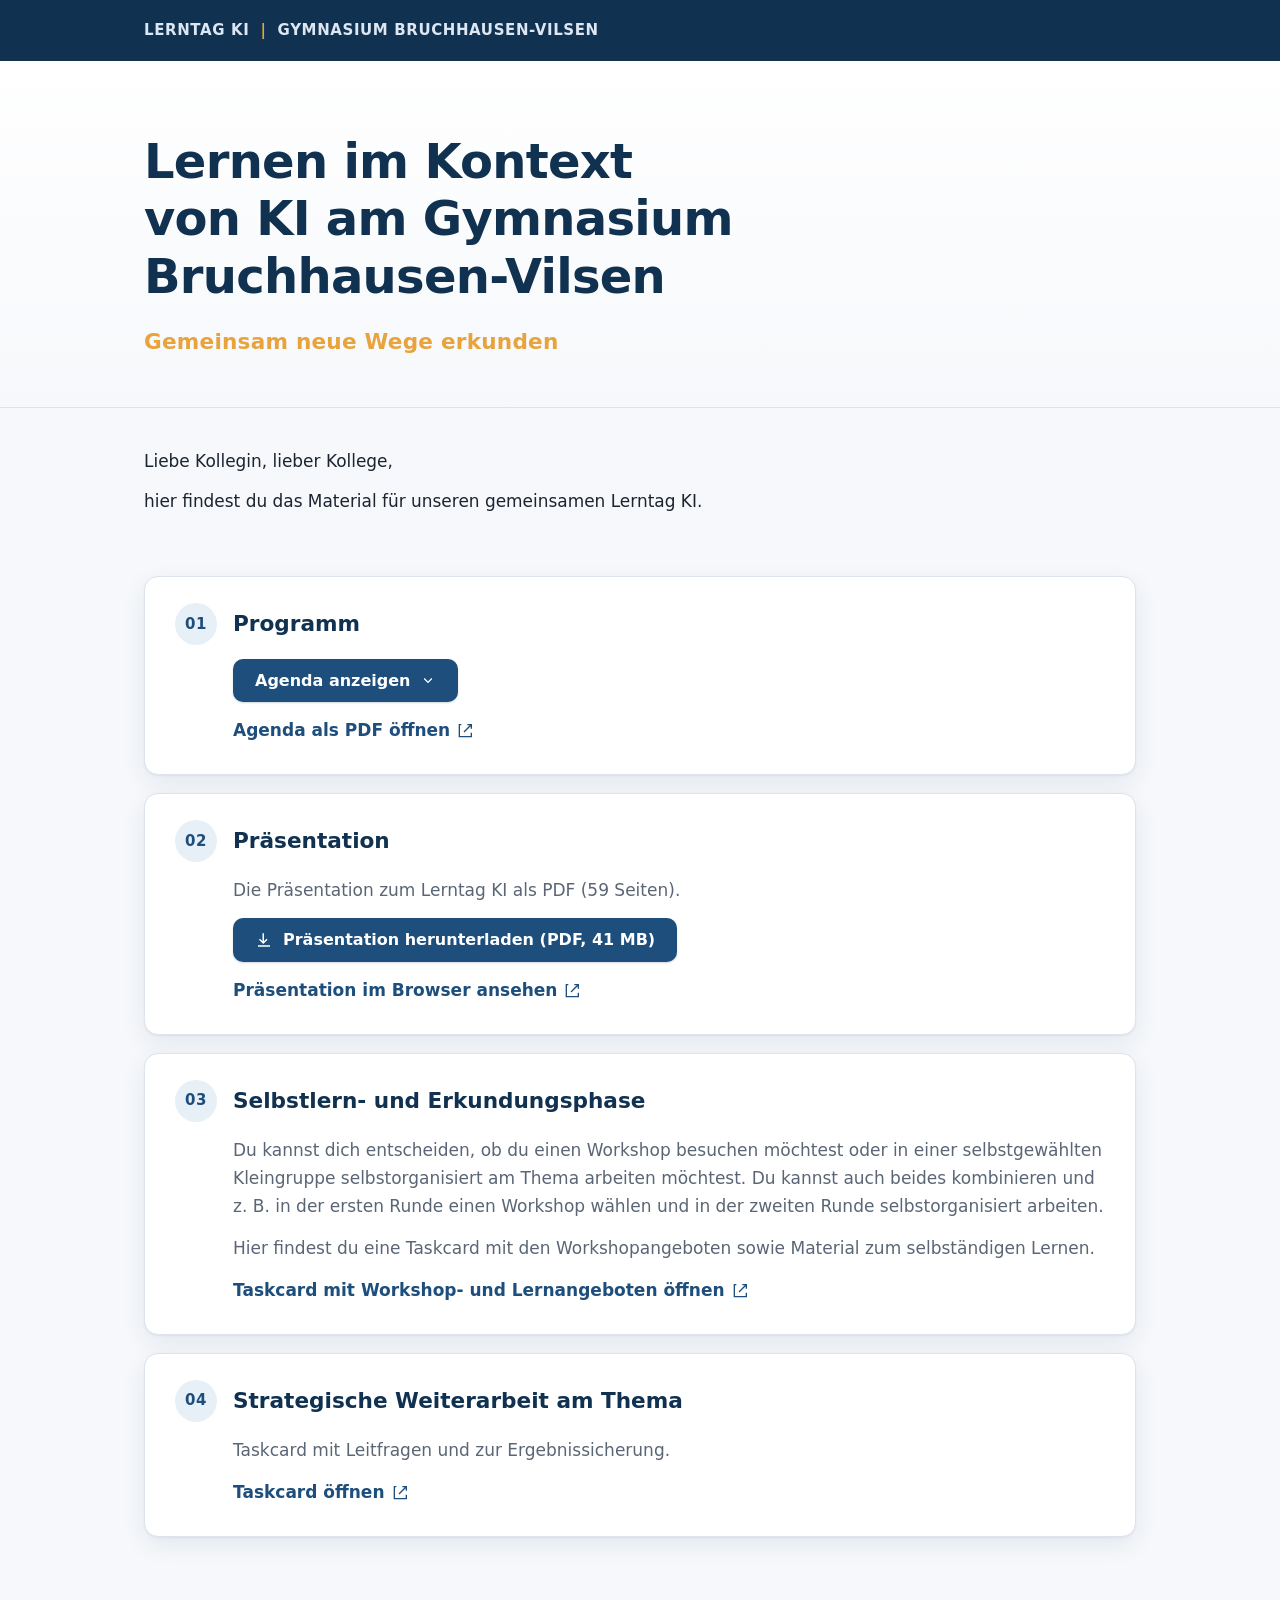
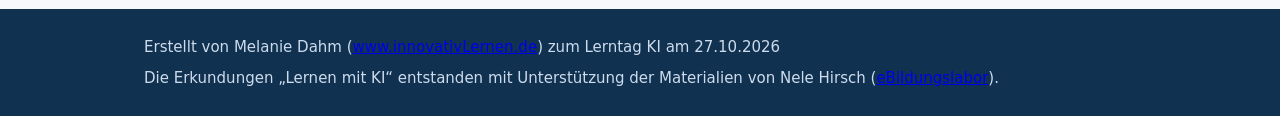
==== index.html @ dde847fc "Erkundung 'Lernen mit KI' aus der Website entfernen, Taskcard-Link umbenennen" ====
<!DOCTYPE html>
<html lang="de">
<head>
  <meta charset="utf-8">
  <meta name="viewport" content="width=device-width, initial-scale=1">
  <title>Lerntag KI | Gymnasium Bruchhausen-Vilsen</title>
  <meta name="description" content="Materialien für den gemeinsamen Lerntag KI am Gymnasium Bruchhausen-Vilsen – Programm, Präsentation, Workshops und strategische Weiterarbeit.">
  <link rel="stylesheet" href="styles.css">
  <link rel="icon" href="data:image/svg+xml,<svg xmlns='http://www.w3.org/2000/svg' viewBox='0 0 100 100'><text y='.9em' font-size='90'>&#129504;</text></svg>">
</head>
<body>
  <a class="skip-link" href="#inhalt">Zum Inhalt springen</a>

  <header class="site-header">
    <div class="wrap">
      <p class="kicker">Lerntag KI <span class="sep">|</span> Gymnasium Bruchhausen-Vilsen</p>
    </div>
  </header>

  <main id="inhalt">
    <section class="hero">
      <div class="wrap">
        <h1>Lernen im Kontext von KI am Gymnasium Bruchhausen-Vilsen</h1>
        <p class="subtitle">Gemeinsam neue Wege erkunden</p>
      </div>
    </section>

    <section class="intro">
      <div class="wrap">
        <p>Liebe Kollegin, lieber Kollege,</p>
        <p>hier findest du das Material für unseren gemeinsamen Lerntag KI.</p>
      </div>
    </section>

    <div class="wrap">
      <div class="cards">

        <article class="card" id="programm">
          <div class="card-head">
            <span class="badge">01</span>
            <h2>Programm</h2>
          </div>
          <div class="card-body">
            <details class="disclosure">
              <summary class="btn">
                <span class="btn-label-closed">Agenda anzeigen</span>
                <span class="btn-label-open">Agenda ausblenden</span>
                <svg class="chevron" aria-hidden="true" viewBox="0 0 24 24" width="16" height="16"><path fill="currentColor" d="M12 15.4 5.6 9 7 7.6l5 5 5-5L18.4 9z"/></svg>
              </summary>
              <div class="disclosure-panel">
                <table class="agenda">
                  <caption class="sr-only">Agenda des Lerntags KI am Gymnasium Bruchhausen-Vilsen</caption>
                  <tbody>
                    <tr>
                      <th scope="row">08:00 &ndash; 08:30</th>
                      <td>Offenes Ankommen und Austauschen mit Kaffee | Tee</td>
                    </tr>
                    <tr>
                      <th scope="row">08:30 &ndash; 09:00</th>
                      <td><strong>Begr&uuml;&szlig;ung und Organisatorisches</strong><br>Interaktive Einstiegsrunde</td>
                    </tr>
                    <tr class="highlight">
                      <th scope="row">09:00 &ndash; 10:00</th>
                      <td>
                        <strong>Impulsvortrag mit Murmelphasen | Melanie Dahm</strong><br>
                        Orientierung zu KI und Lernen: Was kann generative KI heute? Was bedeutet das f&uuml;r Unterricht und Lernen?<br>
                        Chancen, Grenzen und zentrale Spannungsfelder<br>
                        Lernen unter den Bedingungen von KI gestalten
                      </td>
                    </tr>
                    <tr>
                      <th scope="row">10:00 &ndash; 10:10</th>
                      <td>Orientierung f&uuml;r die Selbstlern- und Erkundungsphase</td>
                    </tr>
                    <tr class="pause">
                      <th scope="row">10:10 &ndash; 10:30</th>
                      <td>Kaffeepause</td>
                    </tr>
                    <tr class="highlight">
                      <th scope="row">10:30 &ndash; 11:30</th>
                      <td><strong>Workshop Runde 01</strong> | Taskcard</td>
                    </tr>
                    <tr class="highlight">
                      <th scope="row">11:45 &ndash; 12:45</th>
                      <td><strong>Workshop Runde 02</strong> | Taskcard</td>
                    </tr>
                    <tr class="pause">
                      <th scope="row">12:45 &ndash; 13:30</th>
                      <td>Mittagspause</td>
                    </tr>
                    <tr>
                      <th scope="row">13:30 &ndash; 14:00</th>
                      <td><strong>Kartentausch zu KI</strong><br>Ideen | Chancen | Herausforderungen</td>
                    </tr>
                    <tr>
                      <th scope="row">14:00 &ndash; 14:30</th>
                      <td>Perspektiven wechseln &ndash; Lernen und KI weiterdenken</td>
                    </tr>
                    <tr class="highlight">
                      <th scope="row">14:30 &ndash; 15:30</th>
                      <td>
                        <strong>KI gemeinsam gestalten</strong><br>
                        Wie wollen wir das Lernen im Kontext von KI in Zukunft im Team gestalten?<br>
                        Austausch und Ideenentwicklung im Fachteam<br>
                        Arbeitsdokument: Taskcard
                      </td>
                    </tr>
                    <tr>
                      <th scope="row">15:30 &ndash; 16:00</th>
                      <td>Abschluss im Plenum</td>
                    </tr>
                  </tbody>
                </table>
              </div>
            </details>
            <p class="card-link">
              <a href="Agenda.pdf" target="_blank" rel="noopener noreferrer">
                Agenda als PDF &ouml;ffnen
                <svg aria-hidden="true" viewBox="0 0 24 24" width="16" height="16"><path fill="currentColor" d="M14 3h7v7h-2V6.41l-9.29 9.3-1.42-1.42 9.3-9.29H14V3zm-9 2H3v16h16v-5h2v7H1V3h4z"/></svg>
              </a>
            </p>
          </div>
        </article>

        <article class="card" id="praesentation">
          <div class="card-head">
            <span class="badge">02</span>
            <h2>Präsentation</h2>
          </div>
          <div class="card-body">
            <p class="card-text">Die Pr&auml;sentation zum Lerntag KI als PDF (59 Seiten).</p>
            <p class="card-link">
              <a class="btn" href="Pr&auml;sentation.pdf" download="Pr&auml;sentation Lerntag KI Gymnasium Bruchhausen-Vilsen.pdf">
                <svg aria-hidden="true" viewBox="0 0 24 24" width="18" height="18"><path fill="currentColor" d="M12 3v10.6l3.3-3.3 1.4 1.4-5.7 5.7-5.7-5.7 1.4-1.4L10 13.6V3h2zM4 19h16v2H4z"/></svg>
                Pr&auml;sentation herunterladen (PDF, 41 MB)
              </a>
            </p>
            <p class="card-link">
              <a href="Pr&auml;sentation.pdf" target="_blank" rel="noopener noreferrer">
                Pr&auml;sentation im Browser ansehen
                <svg aria-hidden="true" viewBox="0 0 24 24" width="16" height="16"><path fill="currentColor" d="M14 3h7v7h-2V6.41l-9.29 9.3-1.42-1.42 9.3-9.29H14V3zm-9 2H3v16h16v-5h2v7H1V3h4z"/></svg>
              </a>
            </p>
          </div>
        </article>

        <article class="card" id="selbstlernphase">
          <div class="card-head">
            <span class="badge">03</span>
            <h2>Selbstlern- und Erkundungsphase</h2>
          </div>
          <div class="card-body">
            <p class="card-text">Du kannst dich entscheiden, ob du einen Workshop besuchen m&ouml;chtest oder in einer selbstgew&auml;hlten Kleingruppe selbstorganisiert am Thema arbeiten m&ouml;chtest. Du kannst auch beides kombinieren und z.&nbsp;B. in der ersten Runde einen Workshop w&auml;hlen und in der zweiten Runde selbstorganisiert arbeiten.</p>
            <p class="card-text">Hier findest du eine Taskcard mit den Workshopangeboten sowie Material zum selbst&auml;ndigen Lernen.</p>
            <p class="card-link">
              <a href="https://alice.taskcards.app/#/board/71520293-ce50-4b79-9db4-cd983542f072?token=a2c9e143-63cb-40f9-9db4-d69a0155c703" target="_blank" rel="noopener noreferrer">
                Taskcard mit Workshop- und Lernangeboten &ouml;ffnen
                <svg aria-hidden="true" viewBox="0 0 24 24" width="16" height="16"><path fill="currentColor" d="M14 3h7v7h-2V6.41l-9.29 9.3-1.42-1.42 9.3-9.29H14V3zm-9 2H3v16h16v-5h2v7H1V3h4z"/></svg>
              </a>
            </p>
          </div>
        </article>

        <article class="card" id="weiterarbeit">
          <div class="card-head">
            <span class="badge">04</span>
            <h2>Strategische Weiterarbeit am Thema</h2>
          </div>
          <div class="card-body">
            <p class="card-text">Taskcard mit Leitfragen und zur Ergebnissicherung.</p>
            <p class="card-link">
              <a href="https://alice.taskcards.app/#/board/b34a6e0f-2af9-4de8-a68f-f85f2ecd2e61?token=ce4accb5-067d-4c97-acdf-82a7a0910659" target="_blank" rel="noopener noreferrer">
                Taskcard öffnen
                <svg aria-hidden="true" viewBox="0 0 24 24" width="16" height="16"><path fill="currentColor" d="M14 3h7v7h-2V6.41l-9.29 9.3-1.42-1.42 9.3-9.29H14V3zm-9 2H3v16h16v-5h2v7H1V3h4z"/></svg>
              </a>
            </p>
          </div>
        </article>

      </div>
    </div>
  </main>

  <footer class="site-footer">
    <div class="wrap">
      <p class="footer-line">Erstellt von Melanie Dahm (<a href="https://innovativlernen.de/">www.innovativLernen.de</a>) zum Lerntag KI am 27.10.2026</p>
      <p class="footer-line">Die Erkundungen &bdquo;Lernen mit KI&ldquo; entstanden mit Unterstützung der Materialien von Nele Hirsch (<a href="https://ebildungslabor.de">eBildungslabor</a>).</p>
    </div>
  </footer>
</body>
</html>
---- styles.css ----
:root {
  --blue-900: #10314f;
  --blue-700: #1d4e7c;
  --blue-500: #2f6da3;
  --blue-100: #e7eff7;
  --accent: #e8a33d;
  --text: #1c2430;
  --muted: #5a6675;
  --bg: #f6f8fb;
  --card-bg: #ffffff;
  --border: #dde4ec;
  --radius: 14px;
  --shadow: 0 1px 2px rgba(16, 49, 79, .06), 0 8px 24px rgba(16, 49, 79, .08);
  --shadow-hover: 0 2px 4px rgba(16, 49, 79, .08), 0 16px 40px rgba(16, 49, 79, .14);
}

*,
*::before,
*::after {
  box-sizing: border-box;
}

html {
  -webkit-text-size-adjust: 100%;
  scroll-behavior: smooth;
}

body {
  margin: 0;
  background: var(--bg);
  color: var(--text);
  font-family: "Segoe UI", system-ui, -apple-system, "Helvetica Neue", Arial, sans-serif;
  font-size: 17px;
  line-height: 1.65;
  display: flex;
  min-height: 100vh;
  flex-direction: column;
}

.wrap {
  width: 100%;
  max-width: 1040px;
  margin: 0 auto;
  padding: 0 24px;
}

.skip-link {
  position: absolute;
  left: -9999px;
  top: 0;
  background: var(--blue-900);
  color: #fff;
  padding: 12px 18px;
  z-index: 100;
  border-radius: 0 0 8px 0;
}

.skip-link:focus {
  left: 0;
}

/* ---------- Header ---------- */

.site-header {
  background: var(--blue-900);
  color: #fff;
  padding: 18px 0;
}

.kicker {
  margin: 0;
  font-size: 15px;
  font-weight: 600;
  letter-spacing: .04em;
  text-transform: uppercase;
  color: #dce7f3;
}

.kicker .sep {
  color: var(--accent);
  margin: 0 .35em;
}

/* ---------- Hero ---------- */

.hero {
  background: linear-gradient(180deg, #ffffff 0%, var(--bg) 100%);
  padding: 72px 0 48px;
  border-bottom: 1px solid var(--border);
}

.hero h1 {
  margin: 0;
  font-size: clamp(1.9rem, 4.4vw, 3rem);
  line-height: 1.2;
  letter-spacing: -.015em;
  color: var(--blue-900);
  max-width: 20ch;
  text-wrap: balance;
}

.subtitle {
  margin: 18px 0 0;
  font-size: clamp(1.05rem, 2vw, 1.35rem);
  color: var(--accent);
  font-weight: 600;
  letter-spacing: .01em;
}

/* ---------- Intro ---------- */

.intro {
  padding: 40px 0 12px;
}

.intro p {
  margin: 0 0 12px;
  font-size: 1.06rem;
  color: var(--text);
}

/* ---------- Cards ---------- */

.cards {
  display: grid;
  grid-template-columns: 1fr;
  gap: 18px;
  padding: 36px 0 72px;
}

.card {
  background: var(--card-bg);
  border: 1px solid var(--border);
  border-radius: var(--radius);
  padding: 26px 30px;
  box-shadow: var(--shadow);
  display: grid;
  grid-template-columns: 1fr;
  gap: 14px 32px;
  align-items: start;
  transition: transform .18s ease, box-shadow .18s ease, border-color .18s ease;
}

.card:hover {
  transform: translateY(-3px);
  box-shadow: var(--shadow-hover);
  border-color: #c9d6e4;
}

.card-head {
  display: flex;
  align-items: center;
  gap: 16px;
}

.badge {
  flex: 0 0 auto;
  display: inline-flex;
  align-items: center;
  justify-content: center;
  width: 42px;
  height: 42px;
  border-radius: 50%;
  background: var(--blue-100);
  color: var(--blue-700);
  font-size: 15px;
  font-weight: 700;
  letter-spacing: .04em;
}

.card h2 {
  margin: 0;
  font-size: 1.35rem;
  line-height: 1.3;
  color: var(--blue-900);
}

.card-body {
  display: flex;
  flex-direction: column;
  gap: 14px;
  padding-left: 58px;
}

.card-text {
  margin: 0;
  color: var(--muted);
}

.card-link {
  margin: 0;
}

/* ---------- Agenda ---------- */

.sr-only {
  position: absolute;
  width: 1px;
  height: 1px;
  padding: 0;
  margin: -1px;
  overflow: hidden;
  clip: rect(0 0 0 0);
  white-space: nowrap;
  border: 0;
}

.disclosure > summary {
  list-style: none;
  cursor: pointer;
  display: inline-flex;
}

.disclosure > summary::-webkit-details-marker {
  display: none;
}

.btn {
  display: inline-flex;
  align-items: center;
  gap: 10px;
  background: var(--blue-700);
  color: #fff;
  padding: 12px 22px;
  border: 0;
  border-radius: 10px;
  font-family: inherit;
  font-weight: 600;
  font-size: 1rem;
  line-height: 1.2;
  cursor: pointer;
  text-decoration: none;
  box-shadow: 0 1px 2px rgba(16, 49, 79, .2);
  transition: background .18s ease, box-shadow .18s ease;
}

.btn:hover {
  background: var(--blue-500);
  box-shadow: 0 4px 12px rgba(16, 49, 79, .24);
}

.btn:focus-visible {
  outline: 3px solid var(--accent);
  outline-offset: 3px;
}

.chevron {
  transition: transform .2s ease;
}

.disclosure[open] .chevron {
  transform: rotate(180deg);
}

.btn-label-open {
  display: none;
}

.disclosure[open] .btn-label-closed {
  display: none;
}

.disclosure[open] .btn-label-open {
  display: inline;
}

.disclosure-panel {
  margin-top: 18px;
  padding-top: 4px;
  border-top: 1px solid var(--border);
}

.agenda {
  width: 100%;
  border-collapse: collapse;
  font-size: .95rem;
}

.agenda th,
.agenda td {
  padding: 11px 12px;
  text-align: left;
  vertical-align: top;
  border-bottom: 1px solid var(--border);
}

.agenda th {
  width: 168px;
  white-space: nowrap;
  color: var(--blue-700);
  font-weight: 600;
  font-variant-numeric: tabular-nums;
}

.agenda tbody tr:last-child th,
.agenda tbody tr:last-child td {
  border-bottom: 0;
}

.agenda tbody tr.highlight th,
.agenda tbody tr.highlight td {
  background: #f2f7fc;
}

.agenda tbody tr.pause th,
.agenda tbody tr.pause td {
  color: var(--muted);
  font-style: italic;
}

.card-link a:not(.btn) {
  display: inline-flex;
  align-items: center;
  gap: 8px;
  color: var(--blue-700);
  font-weight: 600;
  text-decoration: none;
  border-bottom: 2px solid transparent;
  padding-bottom: 2px;
  transition: border-color .18s ease, color .18s ease;
}

.card-link a:not(.btn):hover {
  color: var(--blue-500);
  border-bottom-color: var(--accent);
}

.card-link a:not(.btn):focus-visible {
  outline: 3px solid var(--accent);
  outline-offset: 3px;
  border-radius: 2px;
}

.card-link .btn {
  color: #fff;
}

/* ---------- Footer ---------- */

.site-footer {
  margin-top: auto;
  background: var(--blue-900);
  color: #cddced;
  padding: 26px 0;
}

.site-footer p {
  margin: 0;
  font-size: 15px;
}

@media (max-width: 640px) {
  .hero {
    padding: 52px 0 36px;
  }

  .cards {
    gap: 14px;
    padding-bottom: 56px;
  }

  .card {
    padding: 22px 20px;
    gap: 12px;
  }

  .card-body {
    padding-left: 0;
  }

  .agenda {
    font-size: .9rem;
  }

  .agenda th,
  .agenda td {
    padding: 9px 8px;
  }

  .agenda th {
    width: 108px;
    white-space: normal;
  }
}

@media (prefers-reduced-motion: reduce) {
  html {
    scroll-behavior: auto;
  }

  .card,
  .card-link a:not(.btn) {
    transition: none;
  }

  .card:hover {
    transform: none;
  }
}

/* ---------- Unterseiten: Erkundungen (lernen-mit-ki) ---------- */

.page-header {
  background: var(--blue-900);
  color: #fff;
  padding: 22px 0 0;
}

.page-header .brand {
  margin: 0;
  font-size: clamp(1.5rem, 3.4vw, 2rem);
  line-height: 1.2;
  color: #fff;
}

.page-header .brand-sub {
  margin: 4px 0 0;
  color: #cddced;
  font-size: 1rem;
}

.site-nav {
  margin-top: 16px;
}

.site-nav ul {
  list-style: none;
  display: flex;
  flex-wrap: wrap;
  gap: 4px;
  margin: 0;
  padding: 0;
}

.site-nav a {
  display: inline-block;
  padding: 10px 16px;
  color: #dce7f3;
  text-decoration: none;
  font-weight: 600;
  font-size: .98rem;
  border-radius: 10px 10px 0 0;
  border-bottom: 3px solid transparent;
  transition: background .18s ease, color .18s ease, border-color .18s ease;
}

.site-nav a:hover {
  background: rgba(255, 255, 255, .08);
  color: #fff;
}

.site-nav a:focus-visible {
  outline: 3px solid var(--accent);
  outline-offset: -3px;
}

.site-nav a[aria-current="page"] {
  color: #fff;
  background: var(--bg);
  border-bottom-color: var(--accent);
}

.page-main {
  padding: 44px 0 68px;
}

.page-main h2 {
  margin: 0 0 18px;
  font-size: clamp(1.5rem, 3.2vw, 2.1rem);
  line-height: 1.25;
  color: var(--blue-900);
  text-wrap: balance;
}

.page-main h3 {
  margin: 32px 0 10px;
  font-size: 1.2rem;
  color: var(--blue-700);
}

.lead {
  margin: 0 0 16px;
  font-size: clamp(1.1rem, 2.2vw, 1.35rem);
  font-weight: 600;
  line-height: 1.5;
  color: var(--blue-900);
}

.callout {
  margin: 26px 0;
  padding: 18px 22px;
  background: var(--blue-100);
  border-left: 4px solid var(--blue-500);
  border-radius: 0 10px 10px 0;
}

.callout p {
  margin: 0;
}

.callout p + p {
  margin-top: 10px;
}

.form {
  margin: 28px 0 0;
  padding: 24px 26px;
  background: var(--card-bg);
  border: 1px solid var(--border);
  border-radius: var(--radius);
  box-shadow: var(--shadow);
}

.form label {
  display: block;
  margin-bottom: 8px;
  font-weight: 600;
  color: var(--blue-900);
}

.form textarea {
  width: 100%;
  padding: 12px 14px;
  font-family: inherit;
  font-size: 1rem;
  line-height: 1.5;
  color: var(--text);
  background: #fff;
  border: 1px solid #c9d6e4;
  border-radius: 10px;
  resize: vertical;
}

.form textarea:focus-visible {
  outline: 3px solid var(--accent);
  outline-offset: 1px;
  border-color: var(--blue-500);
}

.form-hint {
  margin: 8px 0 0;
  font-size: .9rem;
  color: var(--muted);
}

.form-actions {
  margin: 18px 0 0;
}

.prompt-box {
  margin: 22px 0 0;
  padding: 22px 24px;
  background: var(--blue-900);
  color: #eef4fb;
  border-radius: var(--radius);
  font-size: .98rem;
  line-height: 1.65;
  white-space: pre-wrap;
  overflow-wrap: anywhere;
  box-shadow: var(--shadow);
}

.result-actions {
  display: flex;
  flex-wrap: wrap;
  gap: 12px;
  margin: 26px 0 0;
}

.btn-secondary {
  display: inline-flex;
  align-items: center;
  gap: 8px;
  background: transparent;
  color: var(--blue-700);
  padding: 11px 20px;
  border: 2px solid var(--blue-700);
  border-radius: 10px;
  font-family: inherit;
  font-weight: 600;
  font-size: 1rem;
  line-height: 1.2;
  cursor: pointer;
  text-decoration: none;
  transition: background .18s ease, color .18s ease;
}

.btn-secondary:hover {
  background: var(--blue-100);
}

.btn-secondary:focus-visible {
  outline: 3px solid var(--accent);
  outline-offset: 3px;
}

.source-note {
  margin: 30px 0 0;
  font-size: .92rem;
  color: var(--muted);
}

.source-note a {
  color: var(--blue-700);
}

.footer-line + .footer-line {
  margin-top: 6px;
}

@media (max-width: 640px) {
  .page-main {
    padding: 32px 0 48px;
  }

  .form {
    padding: 20px 18px;
  }

  .site-nav a {
    padding: 9px 12px;
    font-size: .92rem;
  }
}
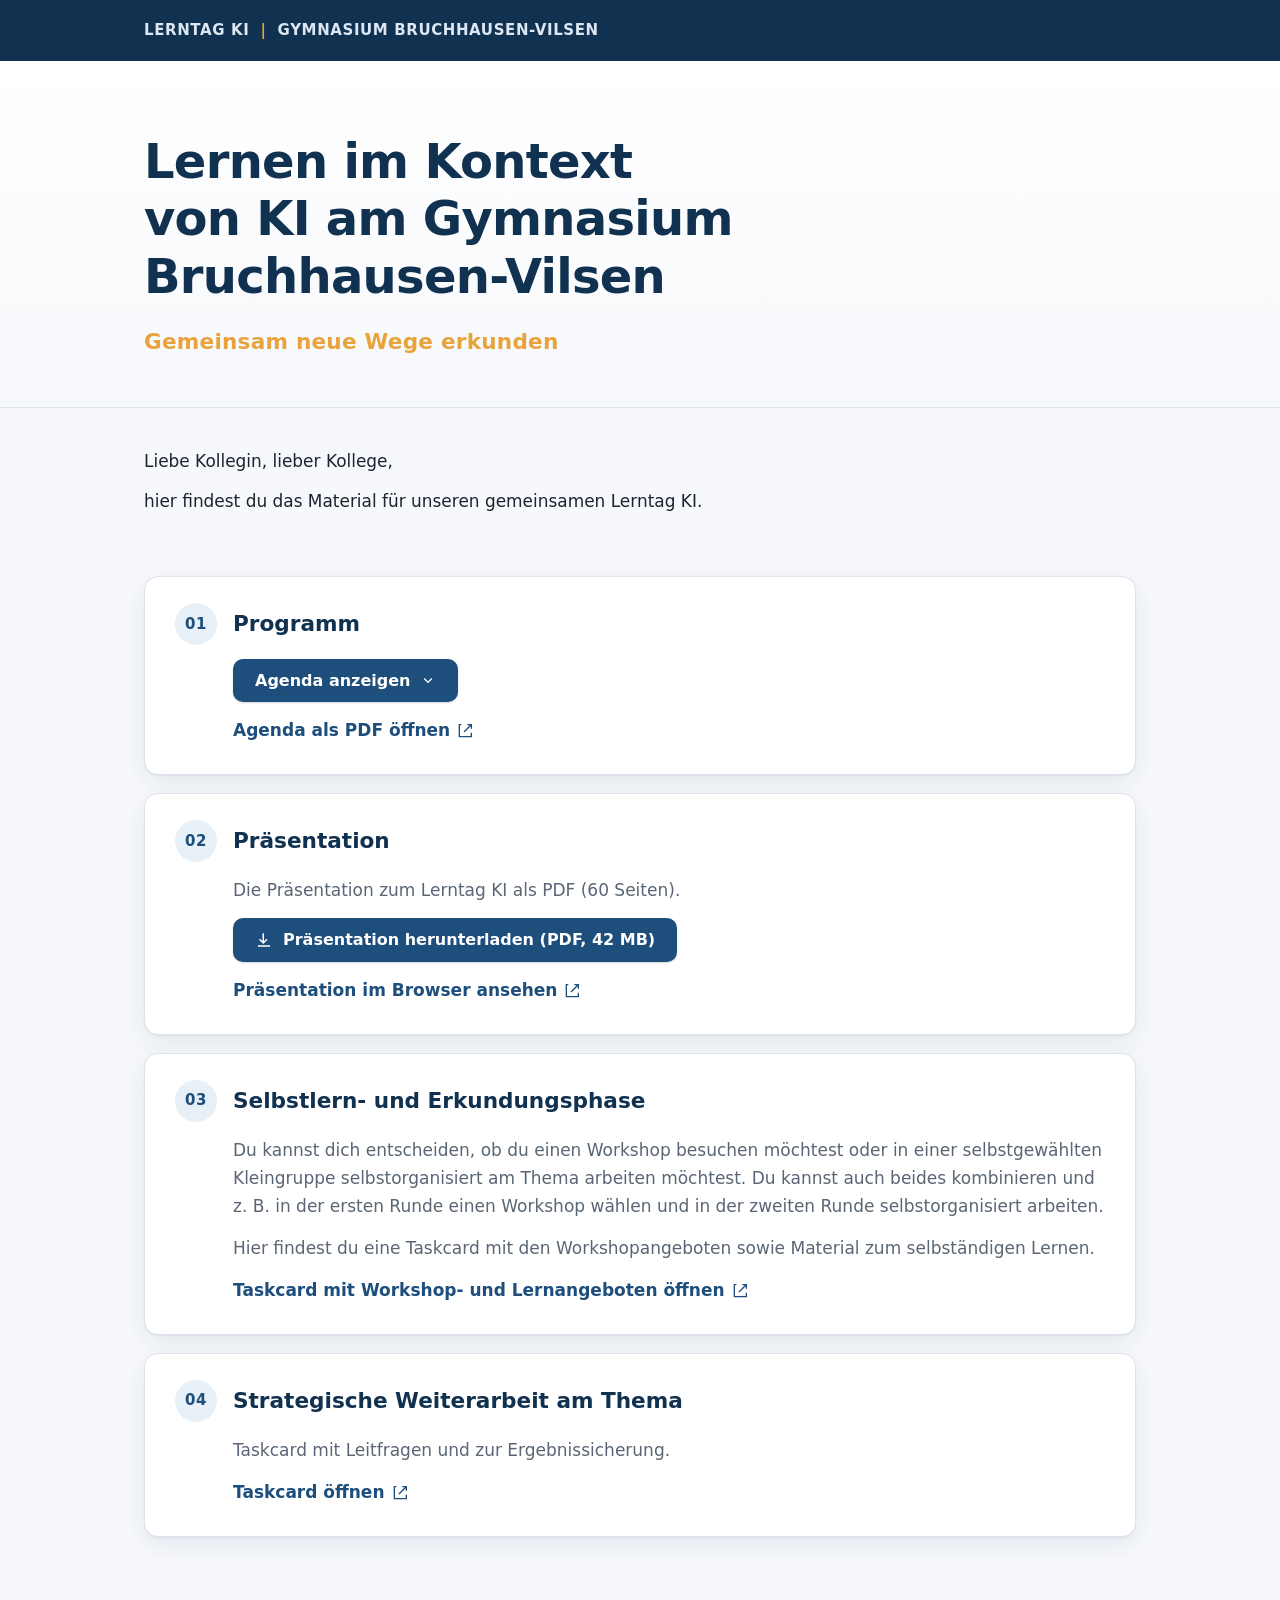
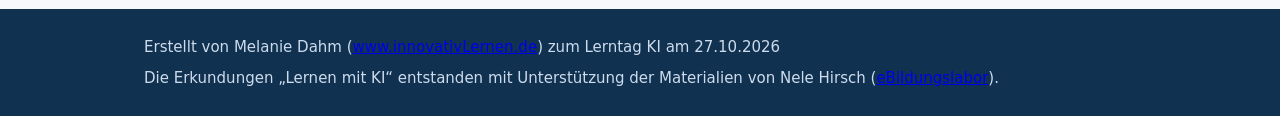
==== commit 0ee97f73: "Praesentation durch neue Fassung (Praesentation 01, 60 Seiten) ersetzen" ====
--- a/index.html
+++ b/index.html
@@ -128,11 +128,11 @@
             <h2>Präsentation</h2>
           </div>
           <div class="card-body">
-            <p class="card-text">Die Pr&auml;sentation zum Lerntag KI als PDF (59 Seiten).</p>
+            <p class="card-text">Die Pr&auml;sentation zum Lerntag KI als PDF (60 Seiten).</p>
             <p class="card-link">
               <a class="btn" href="Pr&auml;sentation.pdf" download="Pr&auml;sentation Lerntag KI Gymnasium Bruchhausen-Vilsen.pdf">
                 <svg aria-hidden="true" viewBox="0 0 24 24" width="18" height="18"><path fill="currentColor" d="M12 3v10.6l3.3-3.3 1.4 1.4-5.7 5.7-5.7-5.7 1.4-1.4L10 13.6V3h2zM4 19h16v2H4z"/></svg>
-                Pr&auml;sentation herunterladen (PDF, 41 MB)
+                Pr&auml;sentation herunterladen (PDF, 42 MB)
               </a>
             </p>
             <p class="card-link">
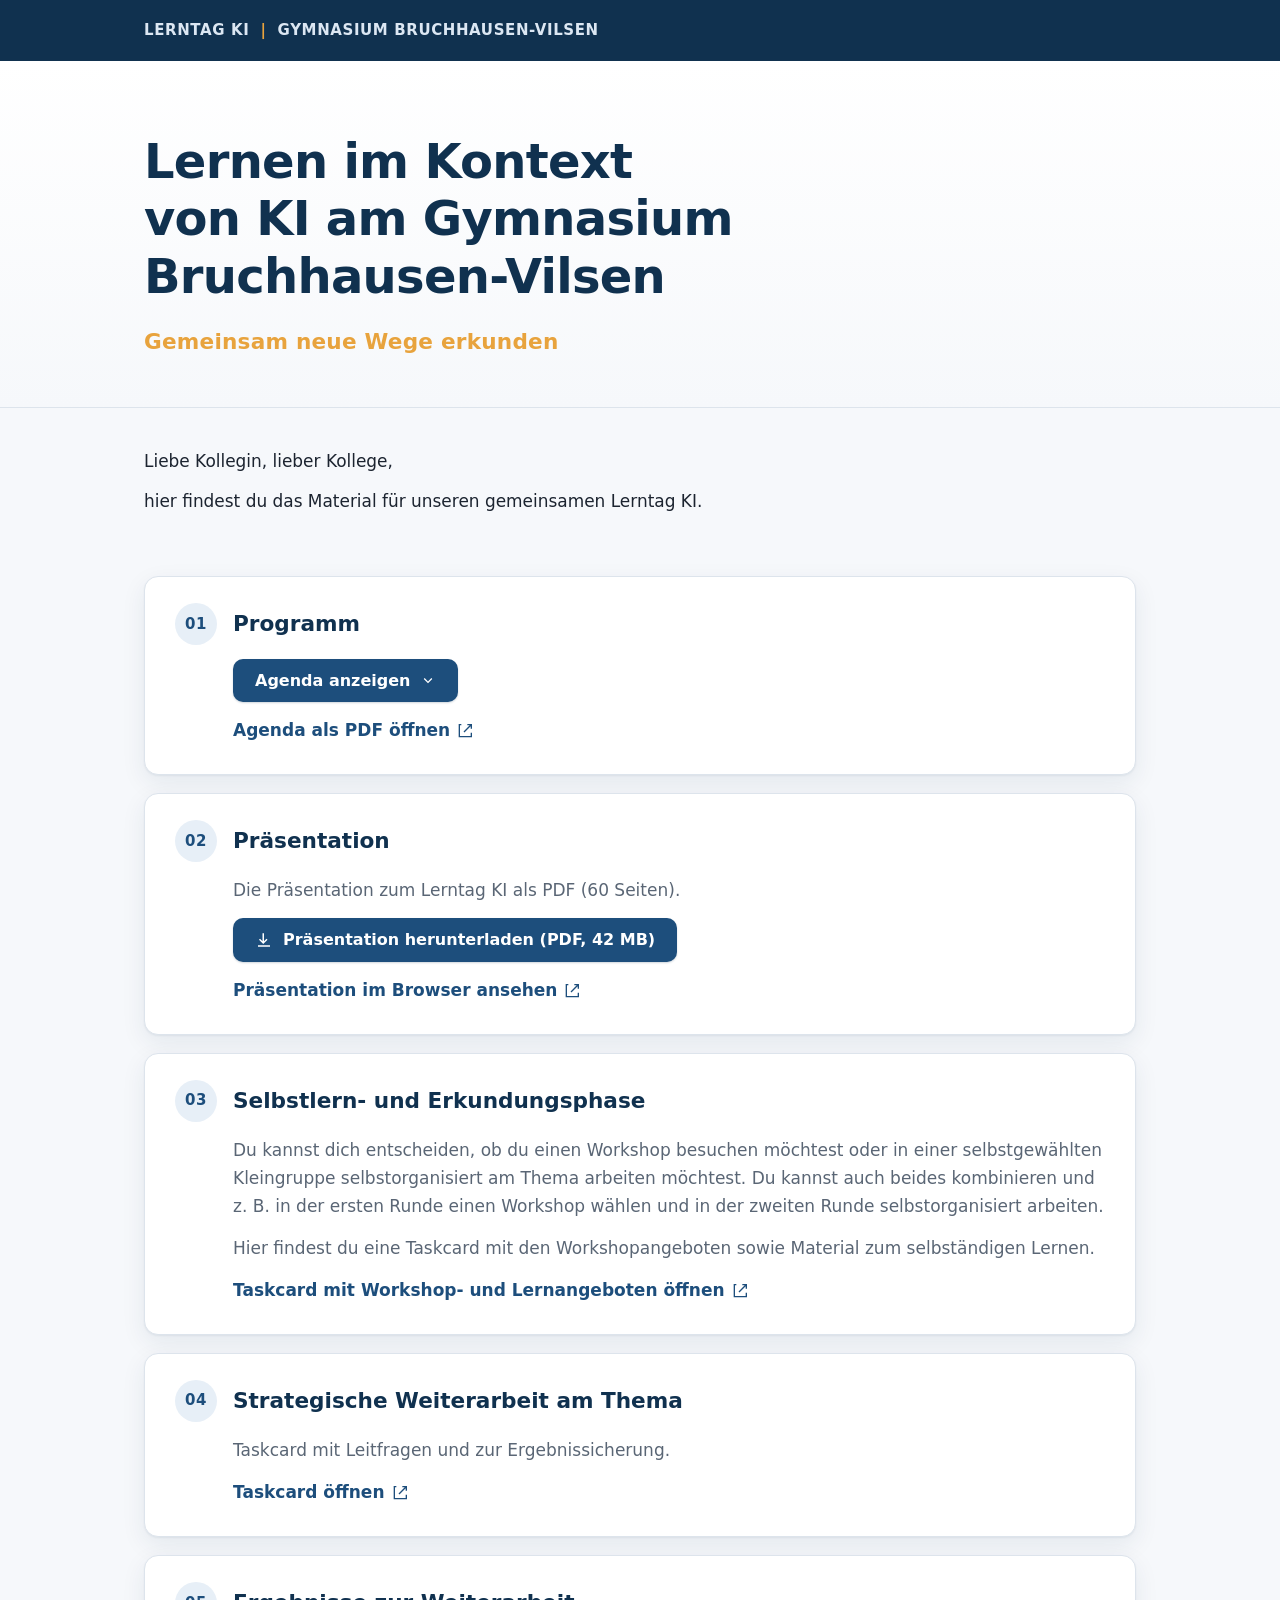
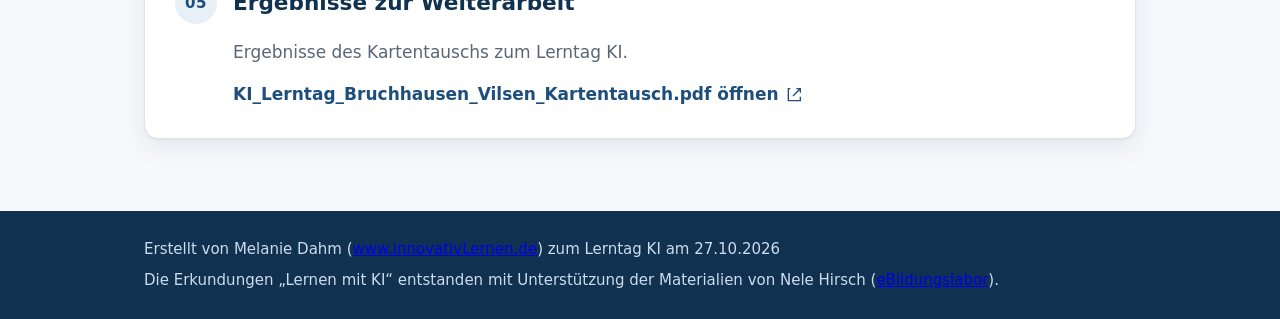
==== commit 8f5c9e48: "Ergebnisse zur Weiterarbeit ergänzt" ====
--- a/index.html
+++ b/index.html
@@ -177,6 +177,22 @@
           </div>
         </article>
 
+        <article class="card" id="ergebnisse">
+          <div class="card-head">
+            <span class="badge">05</span>
+            <h2>Ergebnisse zur Weiterarbeit</h2>
+          </div>
+          <div class="card-body">
+            <p class="card-text">Ergebnisse des Kartentauschs zum Lerntag KI.</p>
+            <p class="card-link">
+              <a href="KI_Lerntag_Bruchhausen_Vilsen_Kartentausch.pdf" target="_blank" rel="noopener noreferrer">
+                KI_Lerntag_Bruchhausen_Vilsen_Kartentausch.pdf öffnen
+                <svg aria-hidden="true" viewBox="0 0 24 24" width="16" height="16"><path fill="currentColor" d="M14 3h7v7h-2V6.41l-9.29 9.3-1.42-1.42 9.3-9.29H14V3zm-9 2H3v16h16v-5h2v7H1V3h4z"/></svg>
+              </a>
+            </p>
+          </div>
+        </article>
+
       </div>
     </div>
   </main>
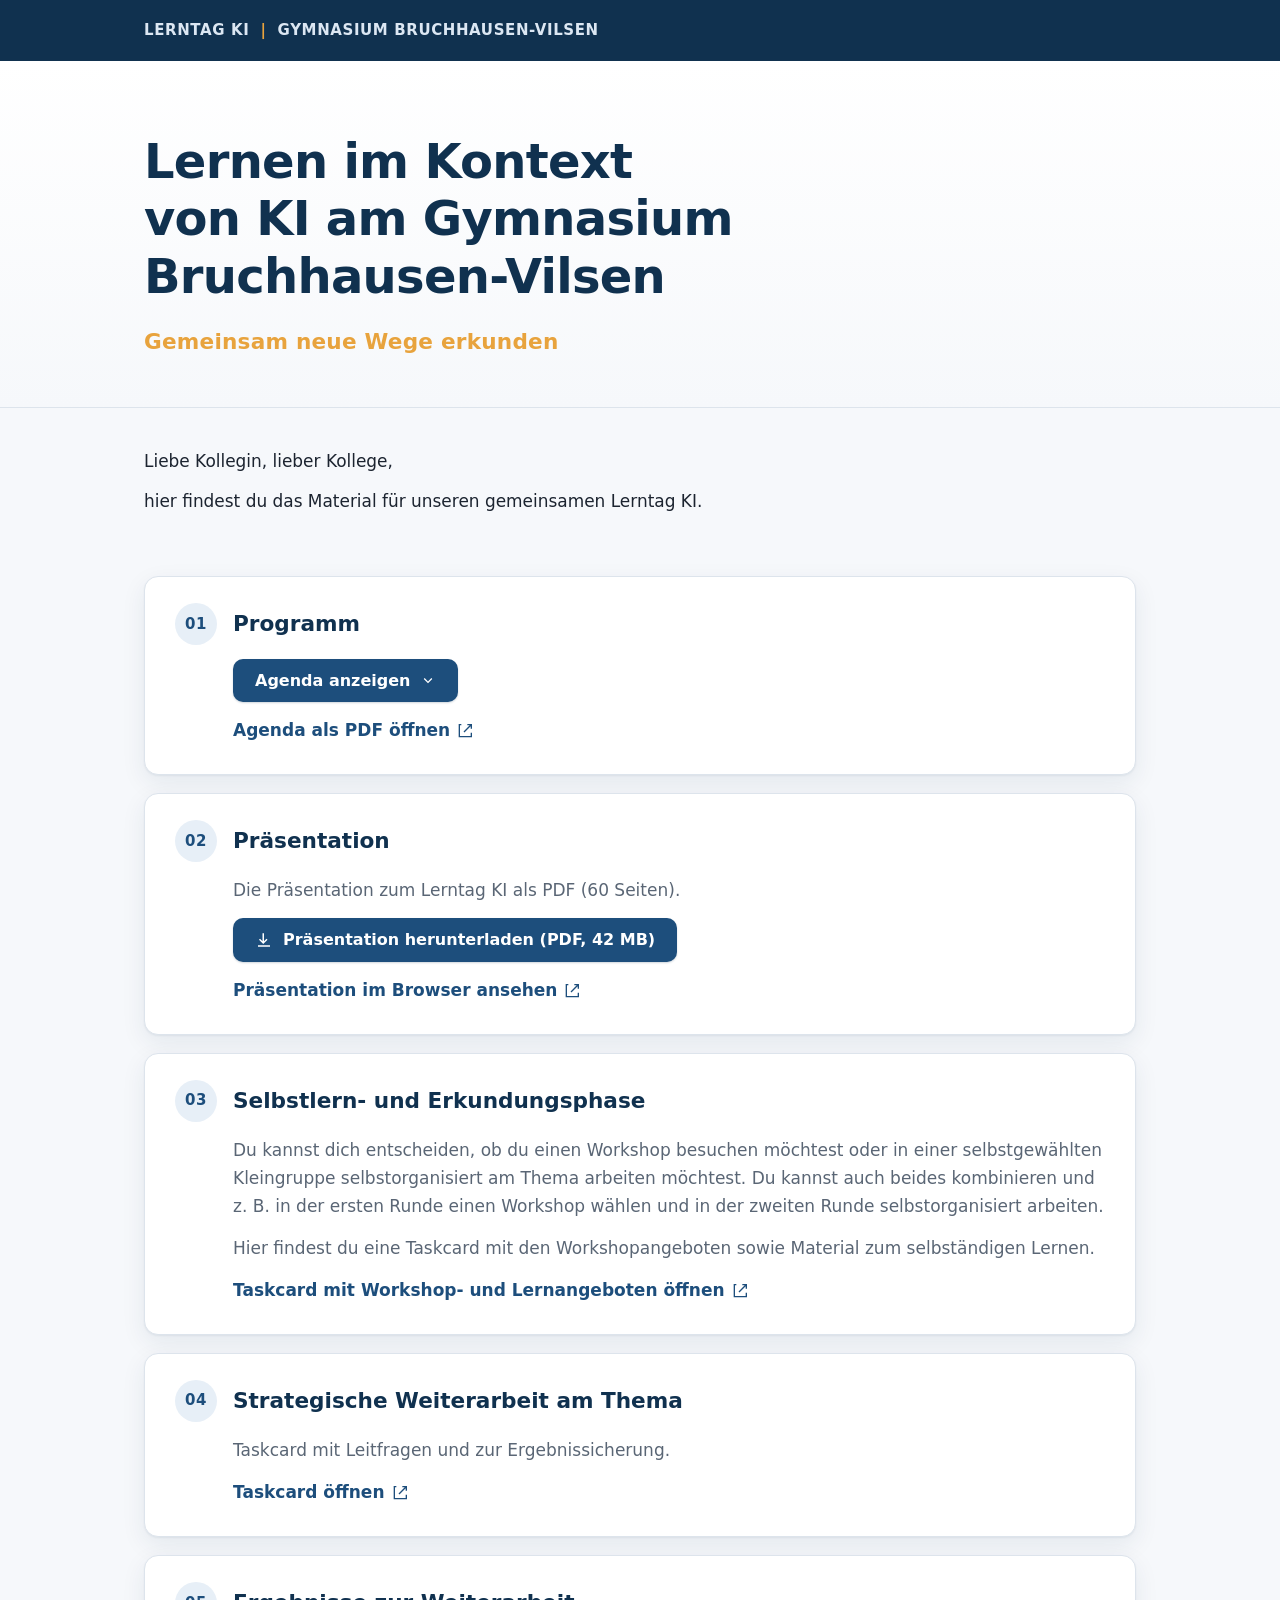
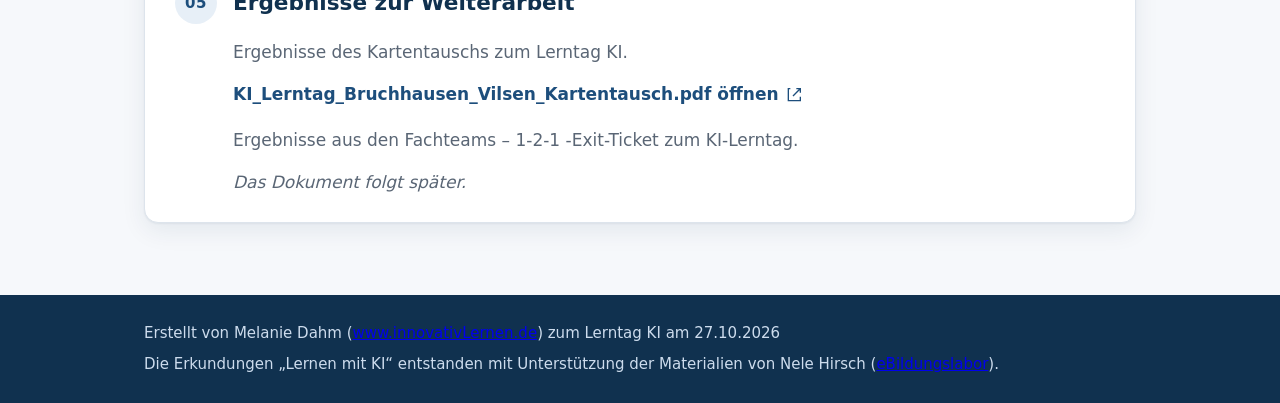
==== commit d7a892fb: "Ergebnisse aus Fachteams 1-2-1 Exit-Ticket ergänzt" ====
--- a/index.html
+++ b/index.html
@@ -190,6 +190,8 @@
                 <svg aria-hidden="true" viewBox="0 0 24 24" width="16" height="16"><path fill="currentColor" d="M14 3h7v7h-2V6.41l-9.29 9.3-1.42-1.42 9.3-9.29H14V3zm-9 2H3v16h16v-5h2v7H1V3h4z"/></svg>
               </a>
             </p>
+            <p class="card-text">Ergebnisse aus den Fachteams &ndash; 1-2-1 -Exit-Ticket zum KI-Lerntag.</p>
+            <p class="card-text"><em>Das Dokument folgt später.</em></p>
           </div>
         </article>
 
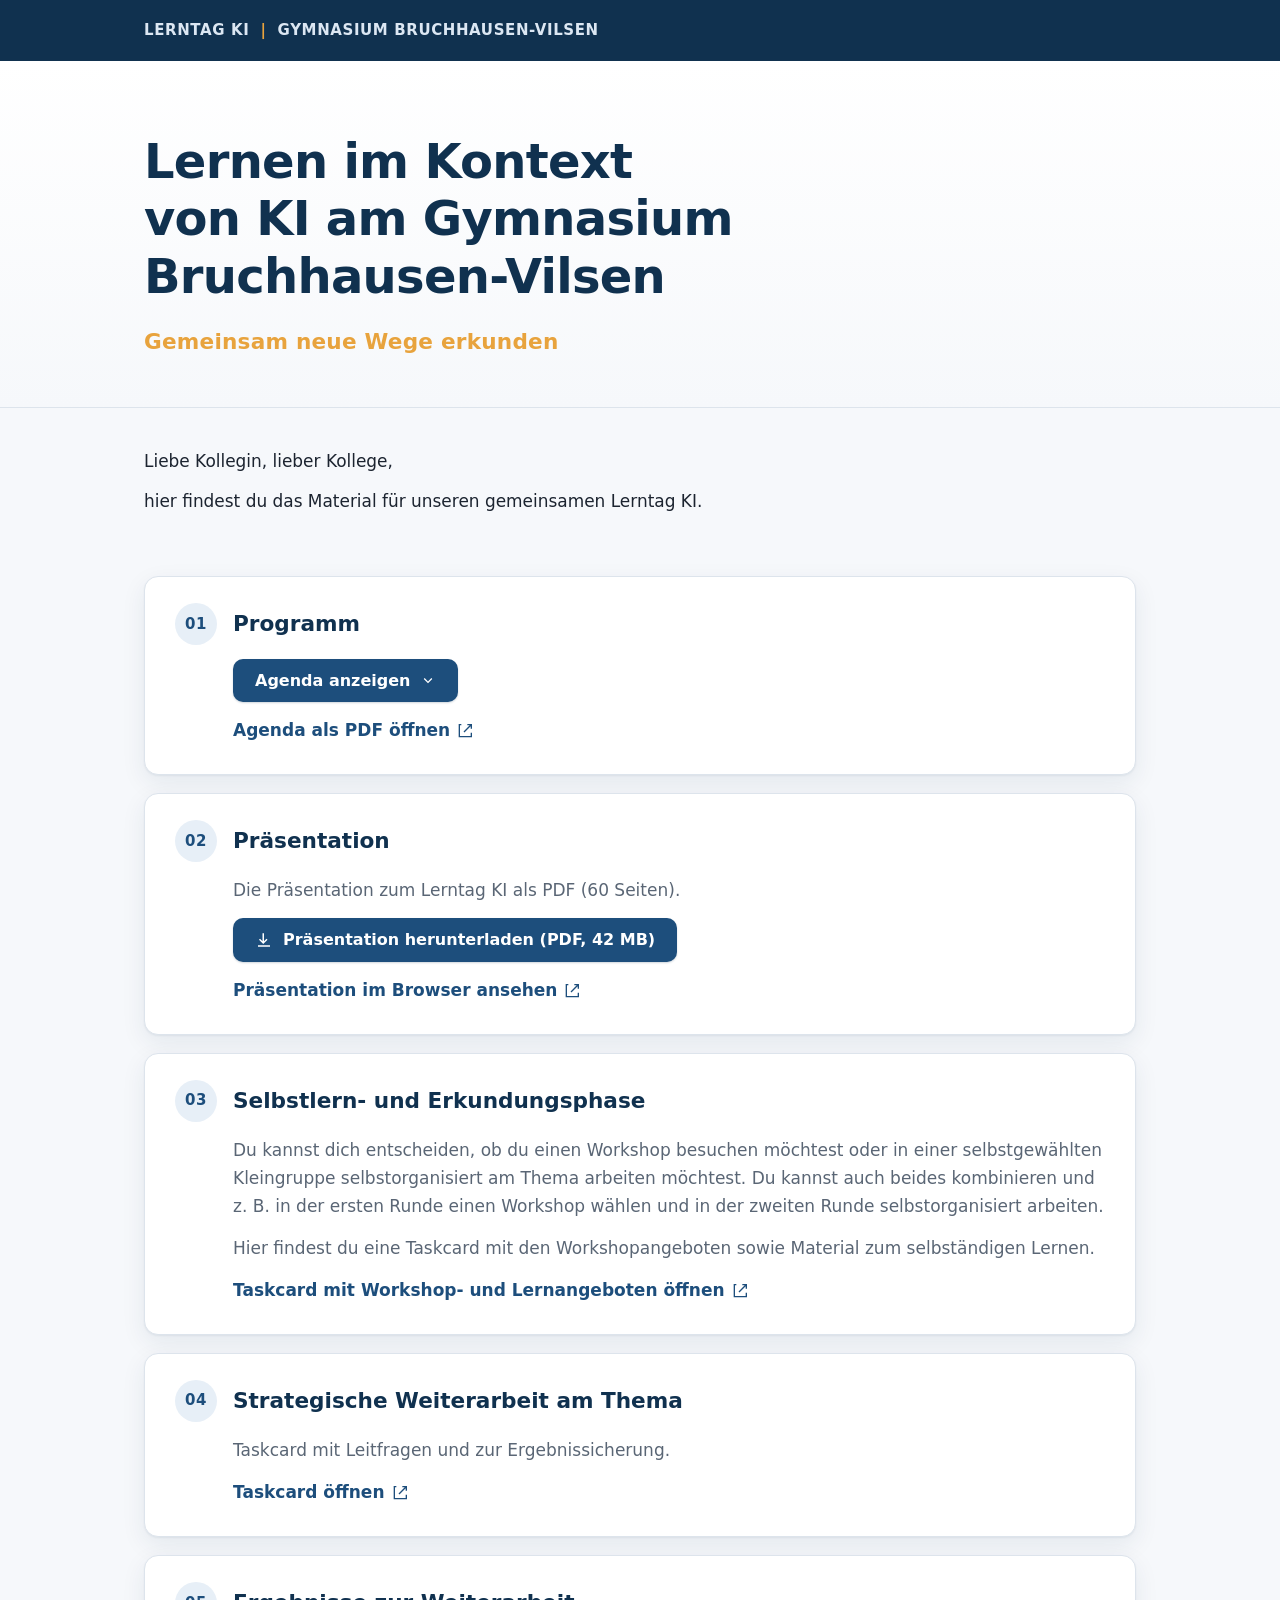
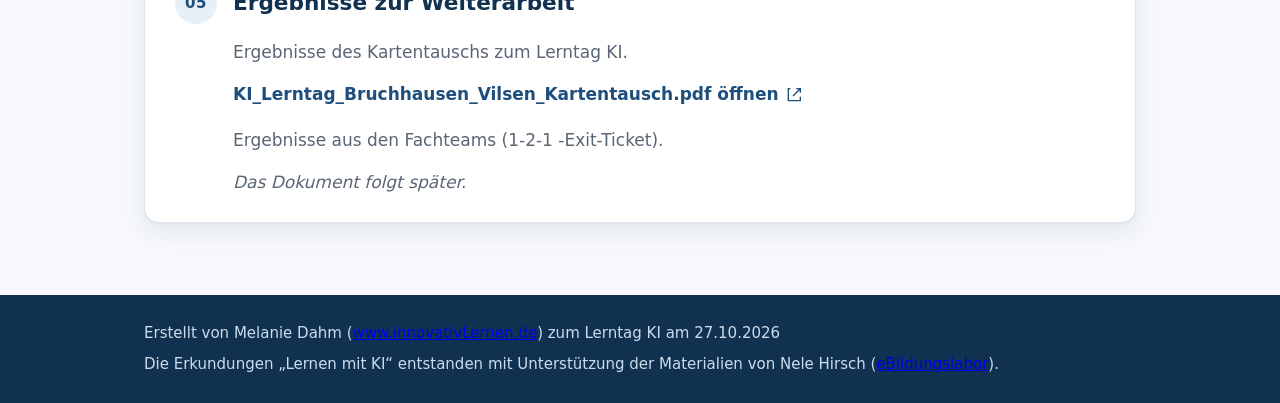
==== commit bc8bae8d: "Boxtext zu Fachteams korrigiert" ====
--- a/index.html
+++ b/index.html
@@ -190,7 +190,7 @@
                 <svg aria-hidden="true" viewBox="0 0 24 24" width="16" height="16"><path fill="currentColor" d="M14 3h7v7h-2V6.41l-9.29 9.3-1.42-1.42 9.3-9.29H14V3zm-9 2H3v16h16v-5h2v7H1V3h4z"/></svg>
               </a>
             </p>
-            <p class="card-text">Ergebnisse aus den Fachteams &ndash; 1-2-1 -Exit-Ticket zum KI-Lerntag.</p>
+            <p class="card-text">Ergebnisse aus den Fachteams (1-2-1 -Exit-Ticket).</p>
             <p class="card-text"><em>Das Dokument folgt später.</em></p>
           </div>
         </article>
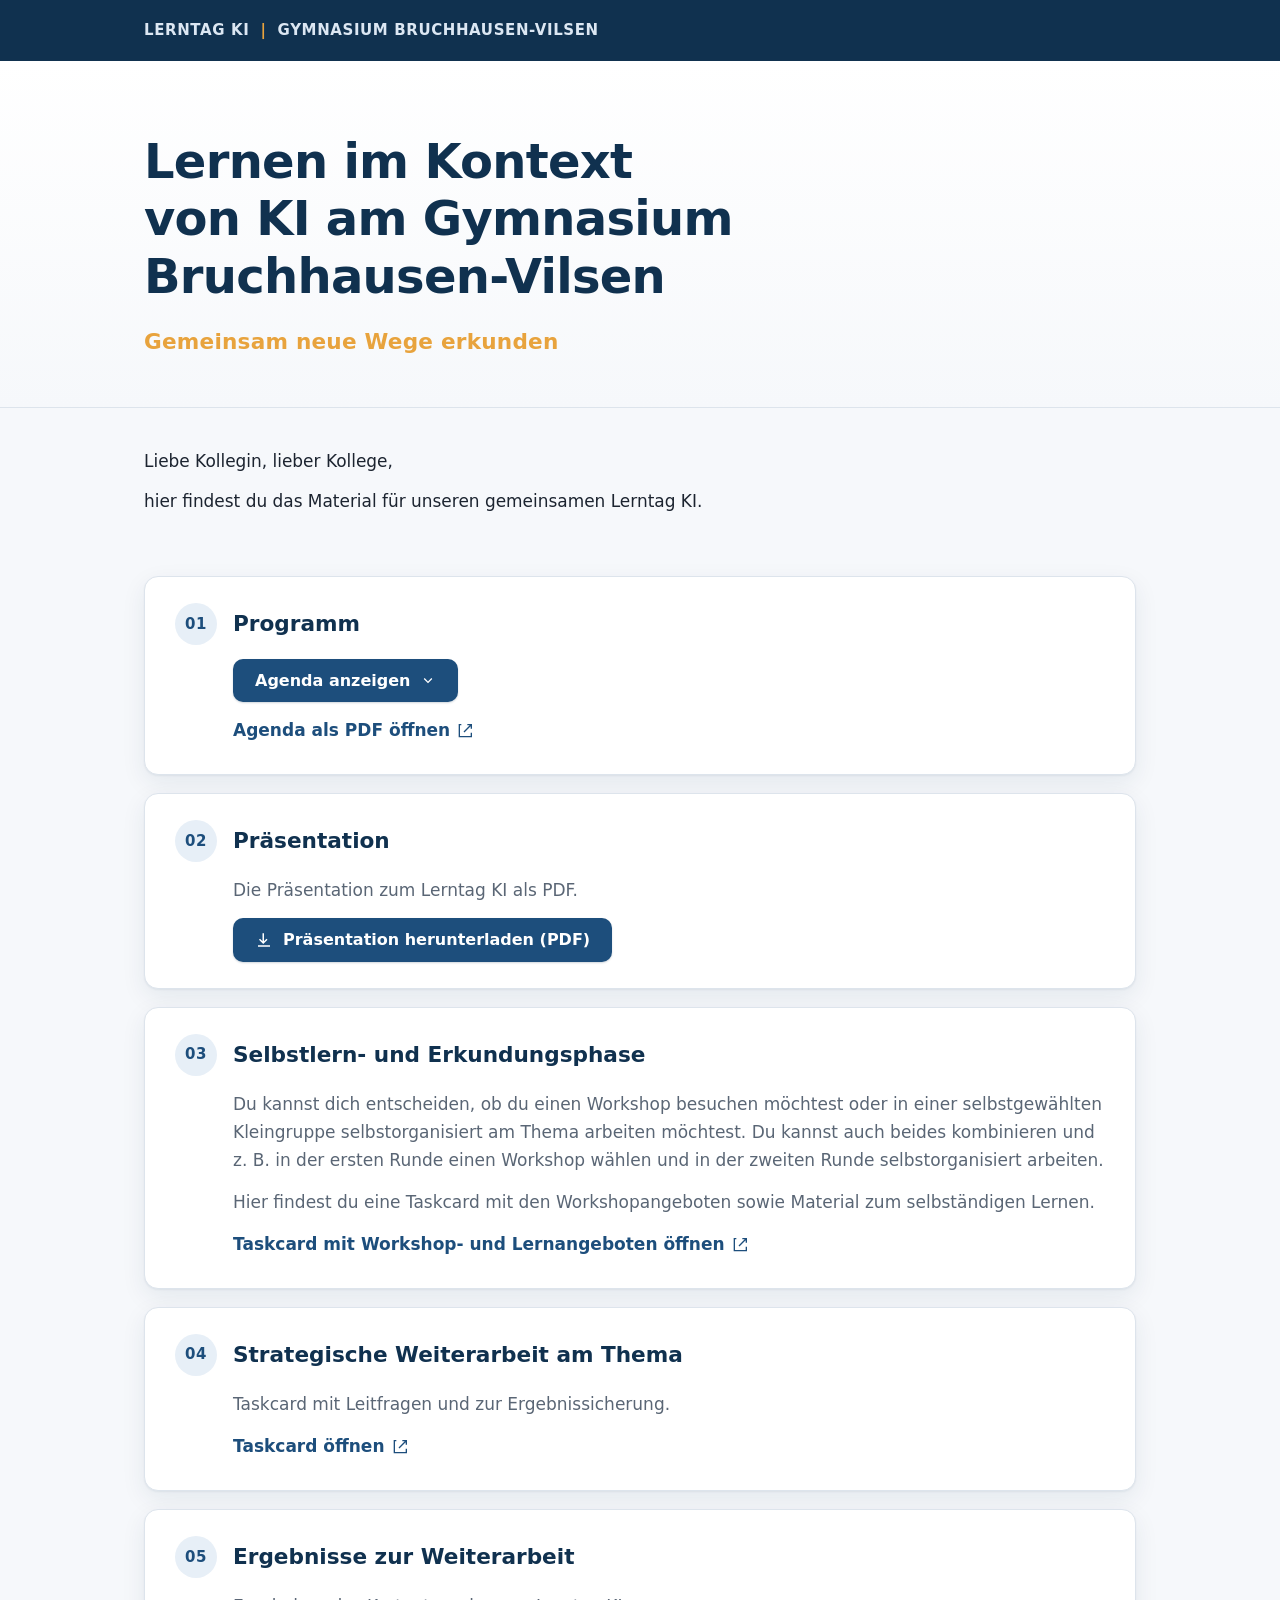
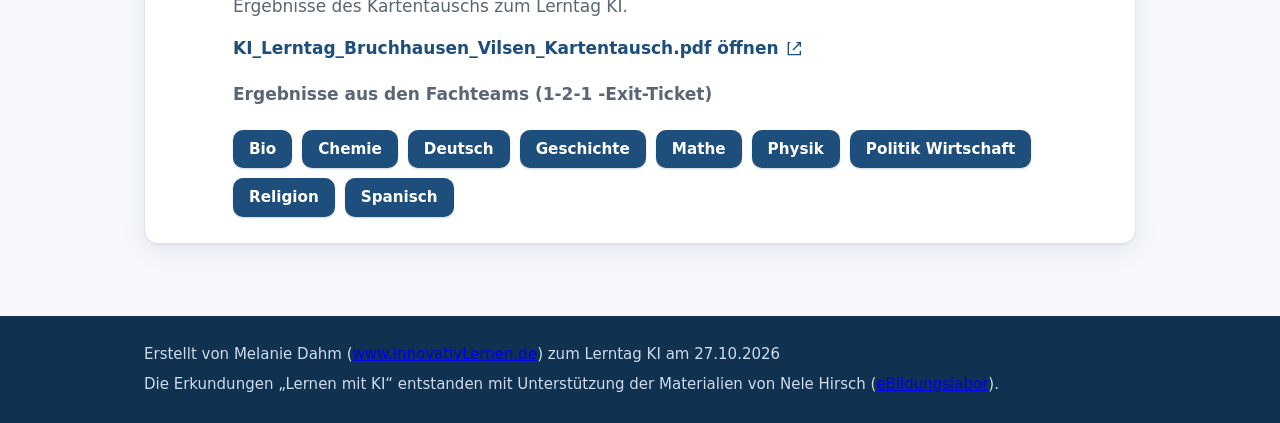
==== commit 53763b27: "Präsentation aktualisiert, Buttons für Fachteams-Fotos hinzugefügt" ====
--- a/index.html
+++ b/index.html
@@ -128,17 +128,11 @@
             <h2>Präsentation</h2>
           </div>
           <div class="card-body">
-            <p class="card-text">Die Pr&auml;sentation zum Lerntag KI als PDF (60 Seiten).</p>
-            <p class="card-link">
-              <a class="btn" href="Pr&auml;sentation.pdf" download="Pr&auml;sentation Lerntag KI Gymnasium Bruchhausen-Vilsen.pdf">
+            <p class="card-text">Die Präsentation zum Lerntag KI als PDF.</p>
+            <p class="card-link">
+              <a class="btn" href="Präsentation.pdf" download="Präsentation Lerntag KI Gymnasium Bruchhausen-Vilsen.pdf">
                 <svg aria-hidden="true" viewBox="0 0 24 24" width="18" height="18"><path fill="currentColor" d="M12 3v10.6l3.3-3.3 1.4 1.4-5.7 5.7-5.7-5.7 1.4-1.4L10 13.6V3h2zM4 19h16v2H4z"/></svg>
-                Pr&auml;sentation herunterladen (PDF, 42 MB)
-              </a>
-            </p>
-            <p class="card-link">
-              <a href="Pr&auml;sentation.pdf" target="_blank" rel="noopener noreferrer">
-                Pr&auml;sentation im Browser ansehen
-                <svg aria-hidden="true" viewBox="0 0 24 24" width="16" height="16"><path fill="currentColor" d="M14 3h7v7h-2V6.41l-9.29 9.3-1.42-1.42 9.3-9.29H14V3zm-9 2H3v16h16v-5h2v7H1V3h4z"/></svg>
+                Präsentation herunterladen (PDF)
               </a>
             </p>
           </div>
@@ -190,8 +184,18 @@
                 <svg aria-hidden="true" viewBox="0 0 24 24" width="16" height="16"><path fill="currentColor" d="M14 3h7v7h-2V6.41l-9.29 9.3-1.42-1.42 9.3-9.29H14V3zm-9 2H3v16h16v-5h2v7H1V3h4z"/></svg>
               </a>
             </p>
-            <p class="card-text">Ergebnisse aus den Fachteams (1-2-1 -Exit-Ticket).</p>
-            <p class="card-text"><em>Das Dokument folgt später.</em></p>
+            <p class="card-text"><strong>Ergebnisse aus den Fachteams (1-2-1 -Exit-Ticket)</strong></p>
+            <div class="result-grid">
+              <a class="btn" href="Ergebnisse%20Fachteams/Bio.jpeg" target="_blank" rel="noopener noreferrer">Bio</a>
+              <a class="btn" href="Ergebnisse%20Fachteams/Chemie.jpeg" target="_blank" rel="noopener noreferrer">Chemie</a>
+              <a class="btn" href="Ergebnisse%20Fachteams/Deutsch.jpeg" target="_blank" rel="noopener noreferrer">Deutsch</a>
+              <a class="btn" href="Ergebnisse%20Fachteams/Geschichte.jpeg" target="_blank" rel="noopener noreferrer">Geschichte</a>
+              <a class="btn" href="Ergebnisse%20Fachteams/Mathe.jpeg" target="_blank" rel="noopener noreferrer">Mathe</a>
+              <a class="btn" href="Ergebnisse%20Fachteams/Physik.jpeg" target="_blank" rel="noopener noreferrer">Physik</a>
+              <a class="btn" href="Ergebnisse%20Fachteams/Politik%20Wirtschaft.jpeg" target="_blank" rel="noopener noreferrer">Politik Wirtschaft</a>
+              <a class="btn" href="Ergebnisse%20Fachteams/Religion.jpeg" target="_blank" rel="noopener noreferrer">Religion</a>
+              <a class="btn" href="Ergebnisse%20Fachteams/Spanisch.jpeg" target="_blank" rel="noopener noreferrer">Spanisch</a>
+            </div>
           </div>
         </article>
 
--- a/styles.css
+++ b/styles.css
@@ -349,6 +349,18 @@
   font-size: 15px;
 }
 
+.result-grid {
+  display: flex;
+  flex-wrap: wrap;
+  gap: 10px;
+  margin-top: 8px;
+}
+
+.result-grid .btn {
+  padding: 10px 16px;
+  font-size: .95rem;
+}
+
 @media (max-width: 640px) {
   .hero {
     padding: 52px 0 36px;
@@ -380,6 +392,10 @@
   .agenda th {
     width: 108px;
     white-space: normal;
+  }
+
+  .result-grid {
+    gap: 8px;
   }
 }
 
